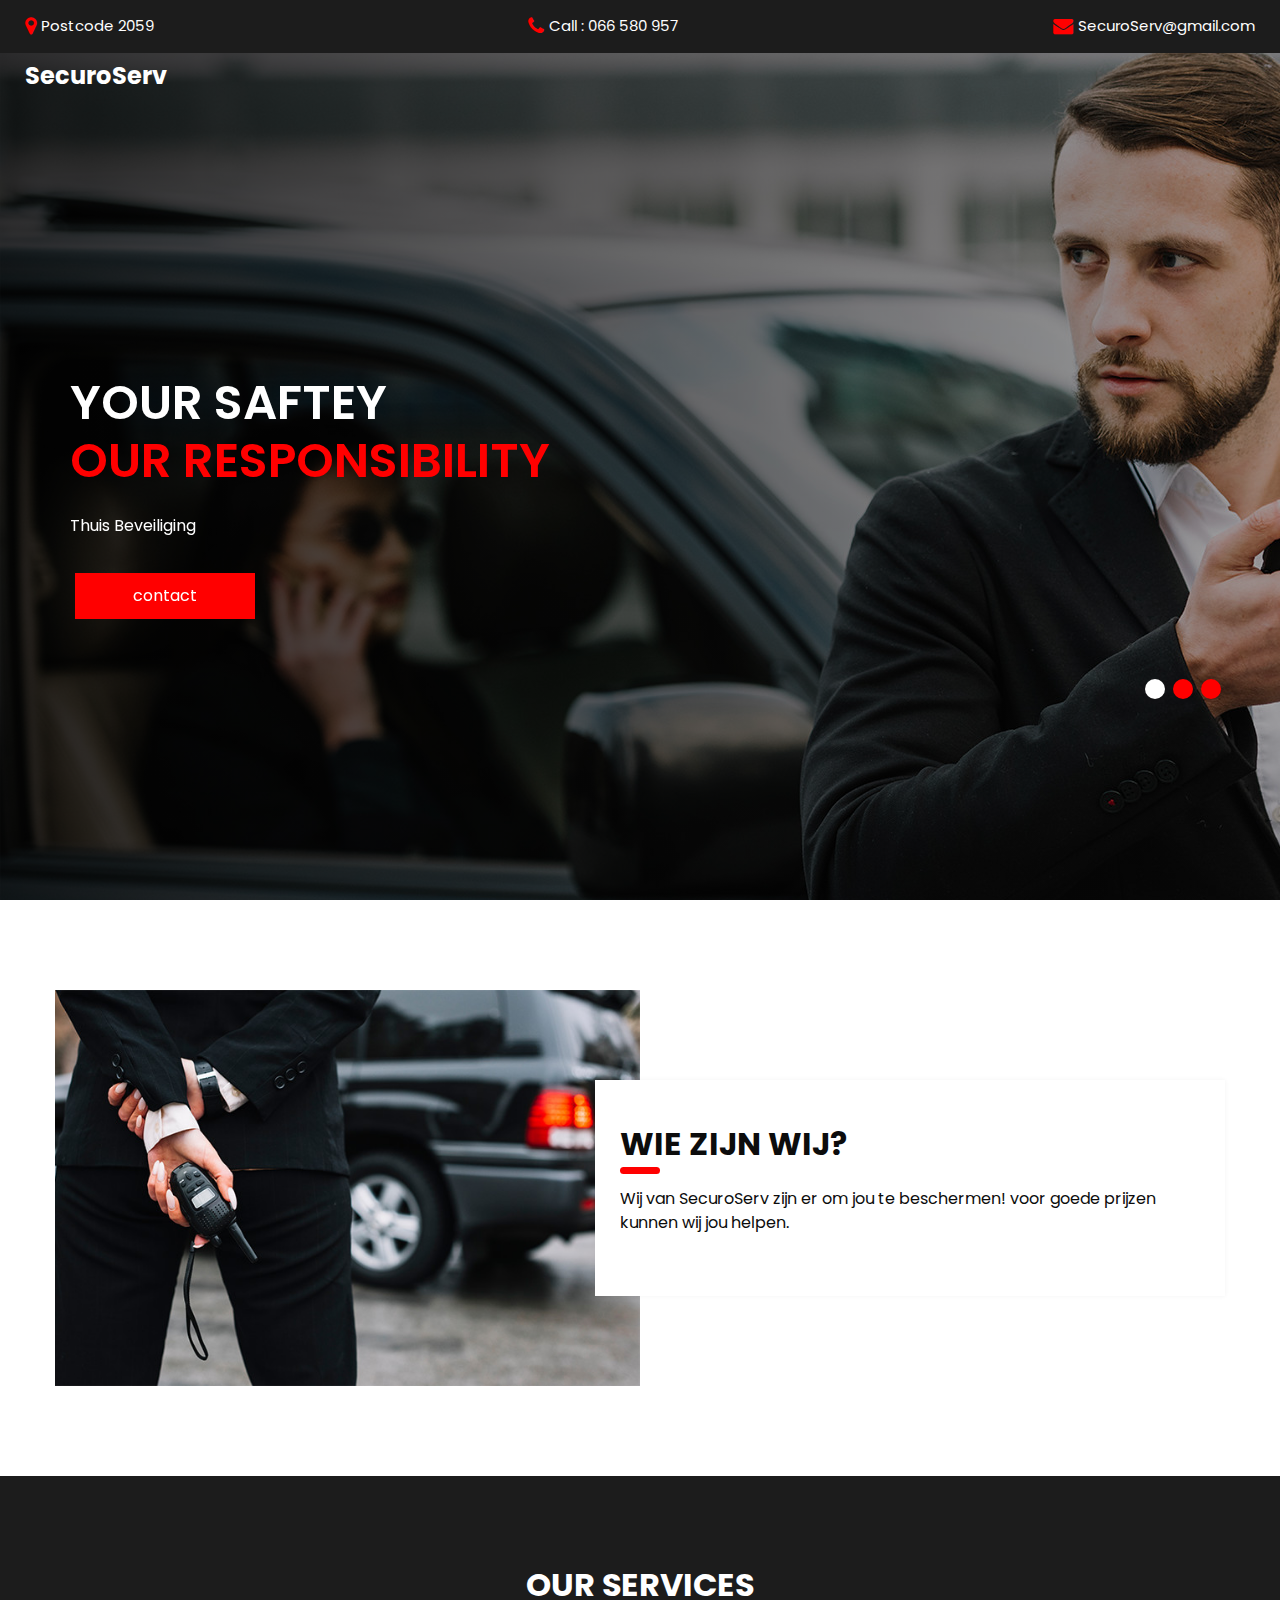
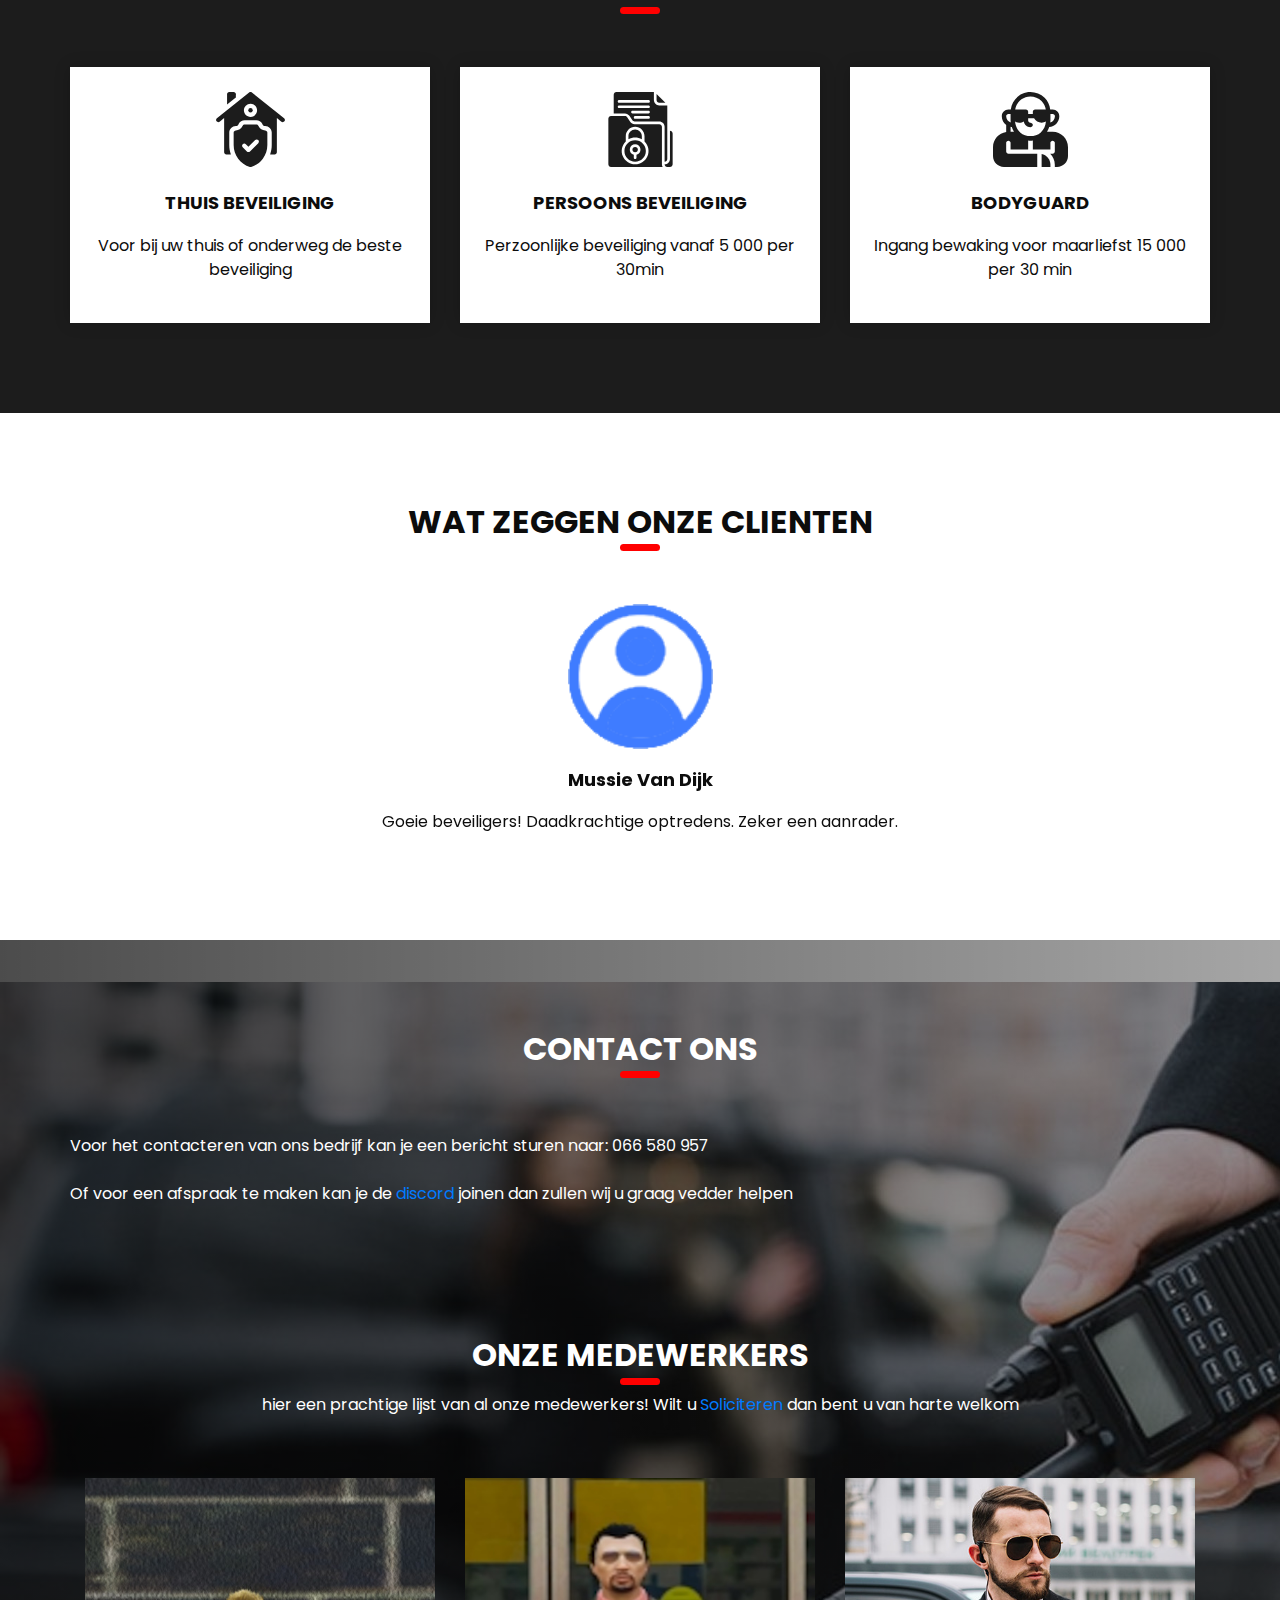
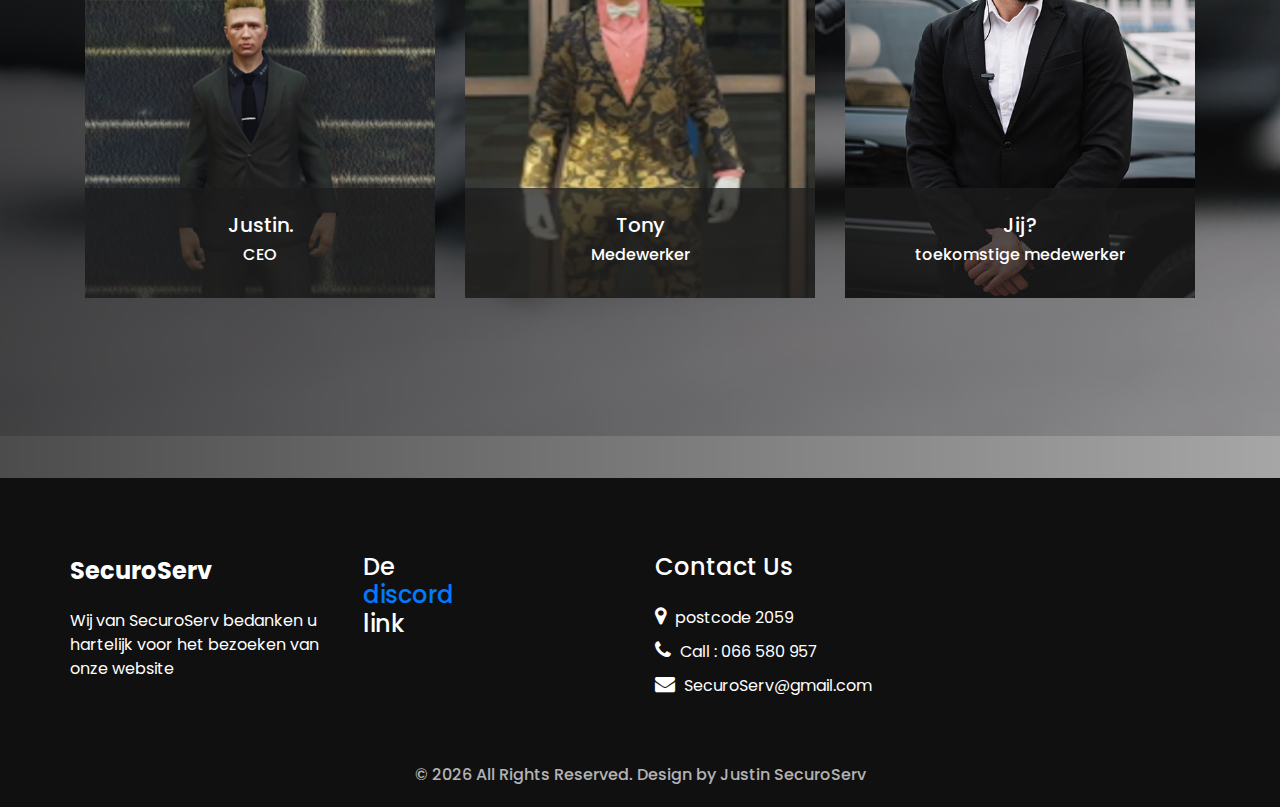
==== index.html @ 8c02662b "website geüpload" ====
<!DOCTYPE html>
<html>

<head>
  <!-- Basic -->
  <meta charset="utf-8" />
  <meta http-equiv="X-UA-Compatible" content="IE=edge" />
  <!-- Mobile Metas -->
  <meta name="viewport" content="width=device-width, initial-scale=1, shrink-to-fit=no" />
  <!-- Site Metas -->
  <meta name="keywords" content="" />
  <meta name="description" content="" />
  <meta name="author" content="" />
  <link rel="shortcut icon" href="images/favicon.png" type="image/x-icon">

  <title>SecuroServ</title>

  <!-- bootstrap core css -->
  <link rel="stylesheet" type="text/css" href="css/bootstrap.css" />

  <!-- fonts style -->
  <link href="https://fonts.googleapis.com/css?family=Open+Sans:400,700|Poppins:400,600,700&display=swap" rel="stylesheet" />

  <!-- Custom styles for this template -->
  <link href="css/style.css" rel="stylesheet" />
  <!-- responsive style -->
  <link href="css/responsive.css" rel="stylesheet" />
</head>

<body>
  <div class="hero_area">
    <!-- header section strats -->
    <div class="hero_bg_box">
      <div class="img-box">
        <img src="images/hero-bg.jpg" alt="">
      </div>
    </div>

    <header class="header_section">
      <div class="header_top">
        <div class="container-fluid">
          <div class="contact_link-container">
            <a href="" class="contact_link1">
              <i class="fa fa-map-marker" aria-hidden="true"></i>
              <span>
                Postcode 2059
              </span>
            </a>
            <a href="" class="contact_link2">
              <i class="fa fa-phone" aria-hidden="true"></i>
              <span>
                Call : 066 580 957
              </span>
            </a>
            <a href="" class="contact_link3">
              <i class="fa fa-envelope" aria-hidden="true"></i>
              <span>
                SecuroServ@gmail.com
              </span>
            </a>
          </div>
        </div>
      </div>
      <div class="header_bottom">
        <div class="container-fluid">
          <nav class="navbar navbar-expand-lg custom_nav-container">
            <a class="navbar-brand" href="index.html">
              <span>
                SecuroServ
              </span>
            </a>
            <button class="navbar-toggler" type="button" data-toggle="collapse" data-target="#navbarSupportedContent" aria-controls="navbarSupportedContent" aria-expanded="false" aria-label="Toggle navigation">
              <span class=""></span>
            </button>

            <div class="collapse navbar-collapse ml-auto" id="navbarSupportedContent">
              <ul class="navbar-nav  ">
                <li class="nav-item active">

                </li>
              </ul>
            </div>
          </nav>
        </div>
      </div>
    </header>
    <!-- end header section -->
    <!-- slider section -->
    <section class=" slider_section ">
      <div id="carouselExampleIndicators" class="carousel slide" data-ride="carousel">
        <div class="carousel-inner">
          <div class="carousel-item active">
            <div class="container">
              <div class="row">
                <div class="col-md-7">
                  <div class="detail-box">
                    <h1>
                      Your Saftey <br>
                      <span>
                        Our Responsibility
                      </span>
                    </h1>
                    <p>
                      Thuis Beveiliging
                    </p>
                    <div class="btn-box">
                      
                      <a href="https://discord.gg/sxyY9Q47FB" class="btn-2">contact</a>
                    </div>
                  </div>
                </div>
              </div>
            </div>
          </div>
          <div class="carousel-item ">
            <div class="container">
              <div class="row">
                <div class="col-md-7">
                  <div class="detail-box">
                    <h1>
                      Your Saftey <br>
                      <span>
                        Our Responsibility
                      </span>
                    </h1>
                    <p>
                      Persoons Beveiliging
                    </p>
                    <div class="btn-box">
               
                      <a href="https://discord.gg/sxyY9Q47FB" class="btn-2">contact</a>
                    </div>
                  </div>
                </div>
              </div>
            </div>
          </div>
          <div class="carousel-item ">
            <div class="container">
              <div class="row">
                <div class="col-md-7">
                  <div class="detail-box">
                    <h1>
                      Your Saftey <br>
                      <span>
                        Our Responsibility
                      </span>
                    </h1>
                    <p>
                      Bodyguard
                    </p>
                    <div class="btn-box">
                      
                      <a href="https://discord.gg/sxyY9Q47FB" class="btn-2">contact</a>
                    </div>
                  </div>
                </div>
              </div>
            </div>
          </div>
        </div>
        <div class="container idicator_container">
          <ol class="carousel-indicators">
            <li data-target="#carouselExampleIndicators" data-slide-to="0" class="active"></li>
            <li data-target="#carouselExampleIndicators" data-slide-to="1"></li>
            <li data-target="#carouselExampleIndicators" data-slide-to="2"></li>
          </ol>
        </div>
      </div>
    </section>
    <!-- end slider section -->
  </div>

  <!-- about section -->

  <section class="about_section layout_padding">
    <div class="container">
      <div class="row">
        <div class="col-md-6 px-0">
          <div class="img_container">
            <div class="img-box">
              <img src="images/about-img.jpg" alt="" />
            </div>
          </div>
        </div>
        <div class="col-md-6 px-0">
          <div class="detail-box">
            <div class="heading_container ">
              <h2>
                Wie zijn wij?
              </h2>
            </div>
            <p>
              Wij van SecuroServ zijn er om jou te beschermen! voor goede prijzen kunnen wij jou helpen.
            </p>

          </div>
        </div>
      </div>
    </div>
  </section>

  <!-- end about section -->

  <!-- service section -->

  <section class="service_section layout_padding">
    <div class="container">
      <div class="heading_container heading_center">
        <h2>
          Our services
        </h2>
      </div>
      <div class="row">
        <div class="col-md-4">
          <div class="box ">
            <div class="img-box">
              <svg enable-background="new 0 0 512 512" height="512" viewBox="0 0 512 512" width="512" xmlns="http://www.w3.org/2000/svg">
                <g>
                  <g>
                    <circle cx="256" cy="125" r="15" />
                    <path d="m356 262c-18.955 0-35.996-10.532-44.472-27.484l-2.111-4.223c-2.541-5.083-7.735-8.293-13.417-8.293h-80c-5.682 0-10.876 3.21-13.417 8.292l-2.111 4.222c-8.476 16.954-25.517 27.486-44.472 27.486-8.284 0-15 6.716-15 15v85.597c0 33.654 10.619 65.715 30.708 92.716 20.089 27 47.747 46.384 79.982 56.054 1.406.422 2.858.633 4.31.633s2.904-.211 4.31-.633c32.235-9.67 59.893-29.054 79.982-56.054 20.089-27.001 30.708-59.062 30.708-92.716v-85.597c0-8.284-6.716-15-15-15zm-46.967 87.322-56.568 56.568c-2.929 2.929-6.768 4.394-10.606 4.394s-7.678-1.464-10.606-4.394l-28.284-28.284c-5.858-5.858-5.858-15.355 0-21.213 5.857-5.858 15.355-5.858 21.213 0l17.678 17.677 45.962-45.961c5.857-5.858 15.355-5.858 21.213 0 5.856 5.858 5.856 15.355-.002 21.213z" />
                    <g>
                      <path d="m485.371 179.287-220-176c-5.479-4.383-13.263-4.383-18.741 0l-220 176c-6.469 5.175-7.518 14.614-2.342 21.083 5.175 6.468 14.614 7.517 21.083 2.342l30.629-24.503v232.791c0 8.284 6.716 15 15 15h31.119c-7.333-20.12-11.119-41.476-11.119-63.403v-85.597c0-24.813 20.187-45 45-45 7.632 0 14.226-4.075 17.639-10.901l2.112-4.224c7.67-15.342 23.093-24.875 40.249-24.875h80c17.156 0 32.579 9.533 40.25 24.878l2.111 4.223c3.412 6.824 10.007 10.899 17.639 10.899 24.813 0 45 20.187 45 45v85.597c0 21.927-3.786 43.283-11.119 63.403h31.119c8.284 0 15-6.716 15-15v-232.791l30.629 24.503c2.766 2.213 6.075 3.288 9.361 3.288 4.4 0 8.76-1.927 11.722-5.63 5.176-6.469 4.127-15.908-2.341-21.083zm-229.371-9.287c-24.813 0-45-20.187-45-45s20.187-45 45-45 45 20.187 45 45-20.187 45-45 45z" />
                    </g>
                  </g>
                  <g>
                    <path d="m156 15c0-8.284-6.716-15-15-15h-30c-8.284 0-15 6.716-15 15v70.372l60-48z" />
                  </g>
                </g>
              </svg>
            </div>
            <div class="detail-box">
              <h6>
                Thuis beveiliging
              </h6>
              <p>
                Voor bij uw thuis of onderweg de beste beveiliging
              </p>

            </div>
          </div>
        </div>
        <div class="col-md-4">
          <div class="box ">
            <div class="img-box">
              <svg version="1.1" xmlns="http://www.w3.org/2000/svg" xmlns:xlink="http://www.w3.org/1999/xlink" x="0px" y="0px" viewBox="0 0 512 512" style="enable-background:new 0 0 512 512;" xml:space="preserve">
                <g>
                  <g>
                    <g>
                      <circle cx="219.429" cy="393.143" r="18.286" />
                      <path d="M219.429,329.143c-40.396,0-73.143,32.747-73.143,73.143c0,40.396,32.747,73.143,73.143,73.143
          c40.396,0,73.143-32.747,73.143-73.143C292.525,361.909,259.805,329.189,219.429,329.143z M228.571,428.416V448
          c0,5.049-4.093,9.143-9.143,9.143c-5.049,0-9.143-4.093-9.143-9.143v-19.584c-17.831-4.604-29.458-21.749-27.137-40.018
          c2.32-18.269,17.864-31.963,36.28-31.963c18.416,0,33.959,13.694,36.28,31.963C258.029,406.667,246.403,423.812,228.571,428.416z
          " />
                      <path d="M402.286,274.286v-36.571c-0.01-10.095-8.191-18.276-18.286-18.286H215.772c-12.18-0.01-23.558-6.08-30.348-16.192
          l-20.321-30.487c-3.392-5.109-9.117-8.179-15.25-8.179H54.857c-10.095,0.01-18.276,8.191-18.286,18.286v310.857
          c0.01,10.095,8.191,18.276,18.286,18.286h352.516c-3.294-5.533-5.051-11.846-5.088-18.286V274.286z M304.069,436.92
          c-14.047,34.375-47.506,56.826-84.64,56.795c-37.135,0.031-70.593-22.419-84.64-56.795c-14.047-34.375-5.888-73.833,20.64-99.818
          v-35.388c0.04-35.33,28.67-63.96,64-64c35.33,0.039,63.961,28.67,64,64v35.388C309.957,363.087,318.116,402.545,304.069,436.92z" />
                      <path d="M384,73.143h41.929l-60.214-60.214v41.929C365.724,64.952,373.905,73.133,384,73.143z" />
                      <path d="M265.143,323.227v-21.513c-0.044-25.229-20.485-45.67-45.714-45.714c-25.235,0.03-45.685,20.479-45.714,45.714v21.513
          C201.959,306.734,236.898,306.734,265.143,323.227z" />
                      <path d="M420.571,256v219.429c10.095-0.01,18.276-8.191,18.286-18.286V91.429H384c-20.188-0.023-36.548-16.383-36.571-36.571V0
          h-256C81.334,0.01,73.153,8.191,73.143,18.286v128h76.71c12.247-0.005,23.684,6.122,30.464,16.321l20.295,30.446
          c3.395,5.048,9.077,8.08,15.161,8.089H384c20.188,0.023,36.548,16.383,36.571,36.571V256z M310.857,182.857h-91.429
          c-5.049,0-9.143-4.093-9.143-9.143s4.093-9.143,9.143-9.143h91.429c5.049,0,9.143,4.093,9.143,9.143
          S315.907,182.857,310.857,182.857z M310.857,146.286H201.143c-5.049,0-9.143-4.093-9.143-9.143c0-5.049,4.093-9.143,9.143-9.143
          h109.714c5.049,0,9.143,4.093,9.143,9.143C320,142.192,315.907,146.286,310.857,146.286z M310.857,109.714H109.714
          c-5.049,0-9.143-4.093-9.143-9.143c0-5.049,4.093-9.143,9.143-9.143h201.143c5.049,0,9.143,4.093,9.143,9.143
          C320,105.621,315.907,109.714,310.857,109.714z M310.857,73.143H109.714c-5.049,0-9.143-4.093-9.143-9.143
          s4.093-9.143,9.143-9.143h201.143c5.049,0,9.143,4.093,9.143,9.143S315.907,73.143,310.857,73.143z" />
                      <path d="M457.143,265.143v192c-0.023,20.188-16.383,36.548-36.571,36.571c0.01,10.095,8.191,18.276,18.286,18.286h18.286
          c10.095-0.01,18.276-8.191,18.286-18.286V283.429C475.419,273.334,467.238,265.153,457.143,265.143z" />
                    </g>
                  </g>
                </g>
                <g>
                </g>
                <g>
                </g>
                <g>
                </g>
                <g>
                </g>
                <g>
                </g>
                <g>
                </g>
                <g>
                </g>
                <g>
                </g>
                <g>
                </g>
                <g>
                </g>
                <g>
                </g>
                <g>
                </g>
                <g>
                </g>
                <g>
                </g>
                <g>
                </g>
              </svg>
            </div>
            <div class="detail-box">
              <h6>
                persoons beveiliging
              </h6>
              <p>
                Perzoonlijke beveiliging vanaf 5 000 per 30min
              </p>

            </div>
          </div>
        </div>
        <div class="col-md-4">
          <div class="box ">
            <div class="img-box">
              <svg version="1.1" xmlns="http://www.w3.org/2000/svg" xmlns:xlink="http://www.w3.org/1999/xlink" x="0px" y="0px" viewBox="0 0 512 512" style="enable-background:new 0 0 512 512;" xml:space="preserve">
                <g>
                  <g>
                    <path d="M332,423.518V512h60v-15C392,460.784,366.197,430.487,332,423.518z" />
                  </g>
                </g>
                <g>
                  <g>
                    <path d="M407,272h-38.298c6.211-9.549,11.184-21.85,14.971-32.595c38.58-3.058,69.119-35.067,69.119-74.405
                 c0-24.814-20.186-45-45-45h-17.263c-3.373-30.112-16.168-58.339-38.108-80.581C326.639,14.004,290.742,0,255,0
                 c-69.309,0-125.911,52.685-133.484,120H105c-24.814,0-45,20.186-45,45c0,24.476,11.836,46.095,30.066,59.685
                 C90.062,224.797,90,224.888,90,225v48.516C39.25,280.873,0,324.245,0,377v60c0,41.353,33.633,75,75,75h227v-90h-15H105
                 c-8.291,0-15-6.709-15-15v-60c0-8.291,6.709-15,15-15s15,6.709,15,15v45h120v-61.373c4.988,0.569,9.946,1.373,15,1.373
                 s12.012-0.804,17-1.373V392h15h30h75v-45c0-8.291,6.709-15,15-15c8.291,0,15,6.709,15,15v60c0,8.291-6.709,15-15,15h-16.75
                 c19.534,19.08,31.75,45.608,31.75,75v15h15c41.367,0,75-33.647,75-75v-60C512,319.109,464.891,272,407,272z M392,195v-45h15.791
                 c8.262,0,15,6.724,15,15c0,20.33-13.638,37.354-32.179,42.914C391.033,203.597,392,199.378,392,195z M255,30
                 c27.803,0,56.229,10.928,76.209,30.63c16.238,16.45,26.111,37.178,29.319,59.37H287c-8.291,0-15,6.709-15,15v15h-32v-15
                 c0-8.291-6.709-15-15-15h-73.484C158.873,69.25,202.244,30,255,30z M90,165c0-8.276,6.738-15,15-15h15v45
                 c0,4.292,0.956,8.425,1.362,12.66C103.239,201.843,90,185.03,90,165z M120,272v-34.219c2.75,0.564,5.449,1.283,8.298,1.542
                 c3.787,10.774,8.774,23.103,15,32.677H120z M326.316,275.706c-29.136,25.422-72.715,31.761-108.047,19.067
                 c-11.777-4.237-22.866-10.593-32.578-19.063c-20.881-18.376-33.043-46.22-34.929-73.644C159.448,206.968,169.332,210,180,210
                 c11.235,0,21.636-3.298,30.637-8.694C213.739,223.118,232.346,240,255,240c8.291,0,17-6.709,17-15s-8.709-15-17-15
                 c-8.262,0-15-6.724-15-15v-15h40.346c10.411,17.847,29.55,30,51.654,30c10.668,0,20.552-3.032,29.238-7.934
                 C359.352,229.501,347.186,257.357,326.316,275.706z" />
                  </g>
                </g>
                <g>
                </g>
                <g>
                </g>
                <g>
                </g>
                <g>
                </g>
                <g>
                </g>
                <g>
                </g>
                <g>
                </g>
                <g>
                </g>
                <g>
                </g>
                <g>
                </g>
                <g>
                </g>
                <g>
                </g>
                <g>
                </g>
                <g>
                </g>
                <g>
                </g>
              </svg>
            </div>
            <div class="detail-box">
              <h6>
                Bodyguard
              </h6>
              <p>
               Ingang bewaking voor maarliefst 15 000 per 30 min
              </p>

            </div>
          </div>
        </div>
      </div>
    </div>
  </section>

  <!-- end service section -->


  <!-- client section -->

  <section class="client_section layout_padding">
    <div class="container ">
      <div class="heading_container heading_center">
        <h2>
          Wat zeggen onze clienten
        </h2>
      </div>
      <div id="carouselExampleControls" class="carousel slide" data-ride="carousel">
        <div class="carousel-inner">
          <div class="carousel-item active">
            <div class="box">
              <div class="img-box">
                <img src="images/client.png" alt="">
              </div>
              <div class="detail-box">
                <h4>
                  Mussie Van Dijk
                </h4>
                <p>
                  Goeie beveiligers! Daadkrachtige optredens. Zeker een aanrader.
                </p>
              </div>
            </div>
          </div>

  </section>

  <!-- end client section -->

  <!-- contact section -->

  <section class="contact_section layout_padding">
    <div class="contact_bg_box">
      <div class="img-box">
        <img src="images/contact-bg.jpg" alt="">
      </div>
    </div>
    <div class="container">
      <div class="heading_container heading_center">
        <h2>
          Contact ons
        </h2>
      </div>
<p>
<br><br>Voor het contacteren van ons bedrijf kan je een bericht sturen naar: 066 580 957
<br><br>

Of voor een afspraak te maken kan je de
<a href="https://discord.gg/qaMm66xQVS">
  discord
</a>
joinen dan zullen wij u graag vedder helpen
<br><br>





</p>

  <!-- end contact section -->

  <!-- team section -->

  <section class="team_section layout_padding">
    <div class="container">
      <div class="heading_container heading_center">
        <h2>
          Onze medewerkers
        </h2>
        <p>
          hier een prachtige lijst van al onze medewerkers! Wilt u <a href="https://discord.gg/qaMm66xQVS">
            Soliciteren
          </a> dan bent u van harte welkom
        </p>
      </div>
      <div class="row">
        <div class="col-md-4 col-sm-6 mx-auto ">
          <div class="box">
            <div class="img-box">
              <img src="images/t1.jpg" alt="">
            </div>
            <div class="detail-box">
              <h5>
                Justin.
              </h5>
              <h6 class="">
                CEO
              </h6>
            </div>
          </div>
        </div>
        <div class="col-md-4 col-sm-6 mx-auto ">
          <div class="box">
            <div class="img-box">
              <img src="images/t2.jpg" alt="">
            </div>
            <div class="detail-box">
              <h5>
                Tony
              </h5>
              <h6 class="">
                Medewerker
              </h6>
            </div>
          </div>
        </div>
        <div class="col-md-4 col-sm-6 mx-auto ">
          <div class="box">
            <div class="img-box">
              <img src="images/t3.jpg" alt="">
            </div>
            <div class="detail-box">
              <h5>
                Jij?
              </h5>
              <h6 class="">
                toekomstige medewerker
              </h6>
            </div>
          </div>
        </div>
      </div>

      </div>
    </div>
  </section>

  <!-- end team section -->

  <!-- info section -->
  <section class="info_section ">
    <div class="container">
      <div class="row">
        <div class="col-md-3">
          <div class="info_logo">
            <a class="navbar-brand" href="index.html">
              <span>
                SecuroServ
              </span>
            </a>
            <p>
              Wij van SecuroServ bedanken u hartelijk voor het bezoeken van onze website
            </p>
          </div>
        </div>
        <div class="col-md-3">
          <div class="info_links">
            <h5>
              De             <div class="btn-box">
                <a href="">
                  discord
                </a>
              </div> link
            </h5>
            <ul>
              <li>
                <a href="">
                  
                </a>
              </li>
              <li>
                <a href="">
                 
                </a>
              </li>
              <li>
                <a href="">
                 
                </a>
              </li>
              <li>
                <a href="">
                  
                </a>
              </li>
            </ul>
          </div>
        </div>
        <div class="col-md-3">
          <div class="info_info">
            <h5>
              Contact Us
            </h5>
          </div>
          <div class="info_contact">
            <a href="" class="">
              <i class="fa fa-map-marker" aria-hidden="true"></i>
              <span>
                postcode 2059
              </span>
            </a>
            <a href="" class="">
              <i class="fa fa-phone" aria-hidden="true"></i>
              <span>
                Call : 066 580 957
              </span>
            </a>
            <a href="" class="">
              <i class="fa fa-envelope" aria-hidden="true"></i>
              <span>
                SecuroServ@gmail.com
              </span>
            </a>
          </div>
        </div>

            </div>
          </div>
        </div>
      </div>
    </div>
  </section>

  <!-- end info_section -->




  <!-- footer section -->
  <footer class="container-fluid footer_section">
    <p>
      &copy; <span id="currentYear"></span> All Rights Reserved. Design by
      <a href="https://html.design/">Justin SecuroServ</a>
    </p>
  </footer>
  <!-- footer section -->

  <script src="js/jquery-3.4.1.min.js"></script>
  <script src="js/bootstrap.js"></script>
  <script src="js/custom.js"></script>
</body>

</html>
---- css/style.css ----
@import url("font-awesome.min.css");
body {
  font-family: "Poppins", sans-serif;
  color: #0c0c0c;
  background-color: #ffffff;
}

.layout_padding {
  padding-top: 90px;
  padding-bottom: 90px;
}

.layout_padding2 {
  padding-top: 45px;
  padding-bottom: 45px;
}

.layout_padding2-top {
  padding-top: 45px;
}

.layout_padding2-bottom {
  padding-bottom: 45px;
}

.layout_padding-top {
  padding-top: 90px;
}

.layout_padding-bottom {
  padding-bottom: 90px;
}

.heading_container {
  display: -webkit-box;
  display: -ms-flexbox;
  display: flex;
  -webkit-box-orient: vertical;
  -webkit-box-direction: normal;
      -ms-flex-direction: column;
          flex-direction: column;
}

.heading_container h2 {
  position: relative;
  font-weight: bold;
  text-transform: uppercase;
  padding-bottom: 10px;
}

.heading_container h2::before {
  content: "";
  width: 40px;
  height: 7px;
  background-color: #ff0000;
  border-radius: 10px;
  position: absolute;
  bottom: 0;
  left: 0;
}

.heading_container.heading_center {
  -webkit-box-align: center;
      -ms-flex-align: center;
          align-items: center;
  text-align: center;
}

.heading_container.heading_center h2::before {
  left: 50%;
  -webkit-transform: translateX(-50%);
          transform: translateX(-50%);
}

/*header section*/
.hero_area {
  min-height: 100vh;
  display: -webkit-box;
  display: -ms-flexbox;
  display: flex;
  -webkit-box-orient: vertical;
  -webkit-box-direction: normal;
      -ms-flex-direction: column;
          flex-direction: column;
  position: relative;
}

.hero_bg_box {
  position: absolute;
  top: 0;
  left: 0;
  width: 100%;
  height: 100%;
  overflow: hidden;
  z-index: -1;
  display: -webkit-box;
  display: -ms-flexbox;
  display: flex;
  -webkit-box-pack: center;
      -ms-flex-pack: center;
          justify-content: center;
}

.hero_bg_box .img-box {
  width: 100%;
}

.hero_bg_box .img-box img {
  min-width: 100%;
  min-height: 100%;
}

.hero_bg_box::before {
  content: "";
  position: absolute;
  top: 0;
  left: 0;
  width: 100%;
  height: 100%;
  background: -webkit-gradient(linear, left top, right top, from(rgba(0, 0, 0, 0.8)), to(rgba(0, 0, 0, 0.35)));
  background: linear-gradient(to right, rgba(0, 0, 0, 0.8), rgba(0, 0, 0, 0.35));
}

.sub_page .hero_area {
  min-height: auto;
}

.sub_page .custom_nav-container.navbar-expand-lg .navbar-nav .nav-item .nav-link {
  padding-bottom: 21px;
}

.hero_area.sub_pages {
  height: auto;
}

.header_section {
  padding: 0;
}

.header_section .container-fluid {
  padding-right: 25px;
  padding-left: 25px;
}

.header_section .nav_container {
  margin: 0 auto;
}

.header_top {
  background-color: #1c1c1c;
  padding: 15px 0;
}

.header_top .contact_link-container {
  display: -webkit-box;
  display: -ms-flexbox;
  display: flex;
  -webkit-box-pack: justify;
      -ms-flex-pack: justify;
          justify-content: space-between;
}

.header_top .contact_link-container a {
  display: -webkit-box;
  display: -ms-flexbox;
  display: flex;
  -webkit-box-align: center;
      -ms-flex-align: center;
          align-items: center;
  color: #ffffff;
  font-size: 15px;
}

.header_top .contact_link-container a i {
  font-size: 20px;
  color: #ff0000;
  margin-right: 5px;
}

#navbarSupportedContent {
  -webkit-box-pack: justify;
      -ms-flex-pack: justify;
          justify-content: space-between;
}

.custom_nav-container {
  z-index: 99999;
  padding: 0;
}

.custom_nav-container .navbar-nav {
  margin-left: auto;
}

.custom_nav-container .navbar-nav .nav-item .nav-link {
  padding: 0;
  padding: 35px 15px 10px 15px;
  color: #ffffff;
  text-align: center;
  text-transform: uppercase;
  -webkit-transition: all .2s;
  transition: all .2s;
}

.custom_nav-container .navbar-nav .nav-item:hover .nav-link, .custom_nav-container .navbar-nav .nav-item.active .nav-link {
  background-color: #1c1c1c;
}

a,
a:hover,
a:focus {
  text-decoration: none;
}

a:hover,
a:focus {
  color: initial;
}

.btn,
.btn:focus {
  outline: none !important;
  -webkit-box-shadow: none;
          box-shadow: none;
}

.navbar-brand {
  display: -webkit-box;
  display: -ms-flexbox;
  display: flex;
  -webkit-box-orient: vertical;
  -webkit-box-direction: normal;
      -ms-flex-direction: column;
          flex-direction: column;
  -webkit-box-align: center;
      -ms-flex-align: center;
          align-items: center;
}

.navbar-brand span {
  font-weight: bold;
  color: #ffffff;
  font-size: 24px;
}

.custom_nav-container .navbar-toggler {
  outline: none;
}

.custom_nav-container .navbar-toggler {
  padding: 0;
  width: 37px;
  height: 42px;
  -webkit-transition: all 0.3s;
  transition: all 0.3s;
}

.custom_nav-container .navbar-toggler span {
  display: block;
  width: 32px;
  height: 4px;
  background-color: #ffffff;
  border-radius: 15px;
  margin: 7px 0;
  -webkit-transition: all 0.3s;
  transition: all 0.3s;
  position: relative;
  transition: all 0.3s;
}

.custom_nav-container .navbar-toggler span::before, .custom_nav-container .navbar-toggler span::after {
  content: "";
  position: absolute;
  left: 0;
  height: 100%;
  width: 100%;
  background-color: #ffffff;
  border-radius: 15px;
  top: -10px;
  -webkit-transition: all 0.3s;
  transition: all 0.3s;
}

.custom_nav-container .navbar-toggler span::after {
  top: 10px;
}

.custom_nav-container .navbar-toggler[aria-expanded="true"] {
  -webkit-transform: rotate(360deg);
          transform: rotate(360deg);
}

.custom_nav-container .navbar-toggler[aria-expanded="true"] span {
  -webkit-transform: rotate(45deg);
          transform: rotate(45deg);
}

.custom_nav-container .navbar-toggler[aria-expanded="true"] span::before, .custom_nav-container .navbar-toggler[aria-expanded="true"] span::after {
  -webkit-transform: rotate(90deg);
          transform: rotate(90deg);
  top: 0;
}

/*end header section*/
/* slider section */
.slider_section {
  -webkit-box-flex: 1;
      -ms-flex: 1;
          flex: 1;
  display: -webkit-box;
  display: -ms-flexbox;
  display: flex;
  -webkit-box-orient: vertical;
  -webkit-box-direction: normal;
      -ms-flex-direction: column;
          flex-direction: column;
  -webkit-box-pack: center;
      -ms-flex-pack: center;
          justify-content: center;
  color: #ffffff;
}

.slider_section .row {
  -webkit-box-align: center;
      -ms-flex-align: center;
          align-items: center;
}

.slider_section .detail-box {
  width: 100%;
  margin: 0 auto;
}

.slider_section .detail-box h1 {
  text-transform: uppercase;
  font-size: 3rem;
  color: #ffffff;
  font-weight: 600;
}

.slider_section .detail-box h1 span {
  color: #ff0000;
}

.slider_section .detail-box p {
  margin-top: 25px;
}

.slider_section .detail-box .btn-box {
  display: -webkit-box;
  display: -ms-flexbox;
  display: flex;
  margin-top: 30px;
}

.slider_section .detail-box .btn-box a {
  width: 180px;
  text-align: center;
  margin: 5px;
}

.slider_section .detail-box .btn-box .btn-1 {
  display: inline-block;
  padding: 10px 35px;
  background-color: #ffffff;
  color: #000000;
  -webkit-transition: all 0.3s;
  transition: all 0.3s;
  border: 1px solid transparent;
}

.slider_section .detail-box .btn-box .btn-1:hover {
  background-color: transparent;
  border-color: #ffffff;
  color: #ffffff;
}

.slider_section .detail-box .btn-box .btn-2 {
  display: inline-block;
  padding: 10px 35px;
  background-color: #ff0000;
  color: #ffffff;
  -webkit-transition: all 0.3s;
  transition: all 0.3s;
  border: 1px solid transparent;
}

.slider_section .detail-box .btn-box .btn-2:hover {
  background-color: transparent;
  border-color: #ff0000;
  color: #ff0000;
}

.slider_section .img-box {
  display: -webkit-box;
  display: -ms-flexbox;
  display: flex;
}

.slider_section .img-box img {
  width: 100%;
}

.slider_section .idicator_container {
  position: relative;
}

.slider_section ol.carousel-indicators {
  margin: 0;
  bottom: -75px;
  -webkit-box-pack: end;
      -ms-flex-pack: end;
          justify-content: flex-end;
}

.slider_section ol.carousel-indicators li {
  width: 20px;
  height: 20px;
  border-radius: 100%;
  text-align: center;
  background-color: #ff0000;
  opacity: 1;
  border: none;
  margin: 0 4px;
}

.slider_section ol.carousel-indicators li.active {
  background-color: #ffffff;
}

.about_section .row {
  -webkit-box-align: center;
      -ms-flex-align: center;
          align-items: center;
}

.about_section .img_container .img-box img {
  width: 100%;
}

.about_section .detail-box {
  background-color: #ffffff;
  padding: 45px 25px;
  -webkit-box-shadow: 0 0 5px 0 rgba(0, 0, 0, 0.05);
          box-shadow: 0 0 5px 0 rgba(0, 0, 0, 0.05);
  position: relative;
  margin-left: -45px;
}

.about_section .detail-box p {
  margin-top: 5px;
}

.about_section .detail-box a {
  display: inline-block;
  padding: 10px 35px;
  background-color: #f1db25;
  color: #ffffff;
  -webkit-transition: all 0.3s;
  transition: all 0.3s;
  border: 1px solid transparent;
  text-transform: uppercase;
}

.about_section .detail-box a:hover {
  background-color: transparent;
  border-color: #f1db25;
  color: #f1db25;
}

.service_section {
  background-color: #1c1c1c;
}

.service_section .heading_container {
  color: #ffffff;
}

.service_section .box {
  background-color: #ffffff;
  padding: 25px 15px;
  text-align: center;
  -webkit-box-shadow: 0 0 15px 0 rgba(0, 0, 0, 0.2);
          box-shadow: 0 0 15px 0 rgba(0, 0, 0, 0.2);
  margin-top: 45px;
}

.service_section .box .img-box svg {
  width: 75px;
  height: auto;
  fill: #1c1c1c;
}

.service_section .box .detail-box {
  margin-top: 25px;
}

.service_section .box .detail-box h6 {
  font-size: 18px;
  font-weight: bold;
  text-transform: uppercase;
  margin-bottom: 20px;
}

.service_section .box .detail-box a {
  display: inline-block;
  padding: 8px 35px;
  background-color: #f1db25;
  color: #ffffff;
  -webkit-transition: all 0.3s;
  transition: all 0.3s;
  border: 1px solid transparent;
  margin-top: 10px;
}

.service_section .box .detail-box a:hover {
  background-color: transparent;
  border-color: #f1db25;
  color: #f1db25;
}

.client_section {
  text-align: center;
}

.client_section #carouselExampleControls {
  padding: 0 10%;
}

.client_section .box {
  display: -webkit-box;
  display: -ms-flexbox;
  display: flex;
  -webkit-box-orient: vertical;
  -webkit-box-direction: normal;
      -ms-flex-direction: column;
          flex-direction: column;
  -webkit-box-align: center;
      -ms-flex-align: center;
          align-items: center;
  margin-top: 45px;
}

.client_section .box .img-box {
  width: 145px;
}

.client_section .box .img-box img {
  width: 100%;
}

.client_section .box .detail-box {
  display: -webkit-box;
  display: -ms-flexbox;
  display: flex;
  -webkit-box-orient: vertical;
  -webkit-box-direction: normal;
      -ms-flex-direction: column;
          flex-direction: column;
  -webkit-box-align: center;
      -ms-flex-align: center;
          align-items: center;
  margin-top: 20px;
}

.client_section .box .detail-box h4 {
  font-weight: bold;
  font-size: 18px;
  padding: 0 10px;
  border-bottom: 1px solid #ffffff;
}

.client_section .box .detail-box p {
  margin-top: 10px;
}

.client_section .carousel_btn-box {
  display: -webkit-box;
  display: -ms-flexbox;
  display: flex;
  -webkit-box-pack: center;
      -ms-flex-pack: center;
          justify-content: center;
}

.client_section .carousel-control-prev,
.client_section .carousel-control-next {
  position: absolute;
  top: 50%;
  width: 45px;
  height: 45px;
  border: none;
  opacity: 1;
  background-color: #1c1c1c;
  color: #ffffff;
  border-radius: 100%;
  -webkit-transform: translateY(-50%);
          transform: translateY(-50%);
  font-size: 18px;
}

.client_section .carousel-control-prev:hover,
.client_section .carousel-control-next:hover {
  background-color: #f1db25;
}

.client_section .carousel-control-prev {
  left: 0;
}

.client_section .carousel-control-next {
  left: initial;
  right: 0;
}

/* contact section */
.contact_section {
  position: relative;
  color: #ffffff;
}

.contact_section .row {
  -webkit-box-align: center;
      -ms-flex-align: center;
          align-items: center;
}

.contact_section .contact_form-container {
  margin-top: 35px;
}

.contact_section .contact_form-container input {
  border: none;
  outline: none;
  color: #000000;
  height: 45px;
  width: 100%;
  margin: 15px 0;
  padding-left: 15px;
  background-color: #ffffff;
}

.contact_section .contact_form-container input::-webkit-input-placeholder {
  color: #000000;
  text-transform: uppercase;
}

.contact_section .contact_form-container input:-ms-input-placeholder {
  color: #000000;
  text-transform: uppercase;
}

.contact_section .contact_form-container input::-ms-input-placeholder {
  color: #000000;
  text-transform: uppercase;
}

.contact_section .contact_form-container input::placeholder {
  color: #000000;
  text-transform: uppercase;
}

.contact_section .contact_form-container input.message_input {
  height: 120px;
}

.contact_section .contact_form-container .btn-box {
  display: -webkit-box;
  display: -ms-flexbox;
  display: flex;
  -webkit-box-pack: center;
      -ms-flex-pack: center;
          justify-content: center;
  margin-top: 25px;
}

.contact_section .contact_form-container button {
  display: inline-block;
  padding: 10px 60px;
  background-color: #f1db25;
  color: #ffffff;
  -webkit-transition: all 0.3s;
  transition: all 0.3s;
  border: 1px solid transparent;
  text-transform: uppercase;
  font-weight: bold;
}

.contact_section .contact_form-container button:hover {
  background-color: transparent;
  border-color: #f1db25;
  color: #f1db25;
}

.contact_bg_box {
  position: absolute;
  top: 0;
  left: 0;
  width: 100%;
  height: 100%;
  overflow: hidden;
  z-index: -1;
  display: -webkit-box;
  display: -ms-flexbox;
  display: flex;
  -webkit-box-pack: center;
      -ms-flex-pack: center;
          justify-content: center;
  -webkit-box-align: center;
      -ms-flex-align: center;
          align-items: center;
}

.contact_bg_box .img-box {
  width: 100%;
}

.contact_bg_box .img-box img {
  min-width: 100%;
  min-height: 100%;
}

.contact_bg_box::before {
  content: "";
  position: absolute;
  top: 0;
  left: 0;
  width: 100%;
  height: 100%;
  background: -webkit-gradient(linear, left top, right top, from(rgba(0, 0, 0, 0.7)), to(rgba(0, 0, 0, 0.35)));
  background: linear-gradient(to right, rgba(0, 0, 0, 0.7), rgba(0, 0, 0, 0.35));
}

/* end contact section */
.team_section .box {
  display: -webkit-box;
  display: -ms-flexbox;
  display: flex;
  -webkit-box-orient: vertical;
  -webkit-box-direction: normal;
      -ms-flex-direction: column;
          flex-direction: column;
  overflow: hidden;
  margin-top: 45px;
  position: relative;
}

.team_section .box .img-box {
  width: 100%;
}

.team_section .box .img-box img {
  width: 100%;
}

.team_section .box .detail-box {
  position: absolute;
  width: 100%;
  color: #ffffff;
  padding: 25px 15px;
  text-align: center;
  bottom: 0;
  background-color: rgba(28, 28, 28, 0.75);
}

.team_section .btn-box {
  display: -webkit-box;
  display: -ms-flexbox;
  display: flex;
  -webkit-box-pack: center;
      -ms-flex-pack: center;
          justify-content: center;
  margin-top: 45px;
}

.team_section .btn-box a {
  display: inline-block;
  padding: 10px 45px;
  background-color: #f1db25;
  color: #ffffff;
  -webkit-transition: all 0.3s;
  transition: all 0.3s;
  border: 1px solid transparent;
}

.team_section .btn-box a:hover {
  background-color: transparent;
  border-color: #f1db25;
  color: #f1db25;
}

.info_section {
  background-color: #101010;
  color: #ffffff;
  padding: 75px 0 10px 0;
}

.info_section .row > div {
  margin-bottom: 25px;
}

.info_section h5 {
  margin-bottom: 25px;
  font-size: 24px;
}

.info_section .info_logo {
  display: -webkit-box;
  display: -ms-flexbox;
  display: flex;
  -webkit-box-orient: vertical;
  -webkit-box-direction: normal;
      -ms-flex-direction: column;
          flex-direction: column;
  -webkit-box-align: start;
      -ms-flex-align: start;
          align-items: flex-start;
}

.info_section .info_logo .navbar-brand {
  padding: 0;
  margin-bottom: 20px;
}

.info_section .info_logo .navbar-brand span {
  font-size: 24px;
  color: #ffffff;
}

.info_section .info_links ul {
  padding: 0;
}

.info_section .info_links ul li {
  list-style-type: none;
}

.info_section .info_links ul li a {
  color: #ffffff;
}

.info_section .info_contact {
  display: -webkit-box;
  display: -ms-flexbox;
  display: flex;
  -webkit-box-orient: vertical;
  -webkit-box-direction: normal;
      -ms-flex-direction: column;
          flex-direction: column;
}

.info_section .info_contact a {
  color: #ffffff;
  margin-bottom: 10px;
}

.info_section .info_contact a i {
  font-size: 20px;
  margin-right: 5px;
}

.info_section .info_form form input {
  outline: none;
  border: none;
  width: 100%;
  padding: 7px 10px;
  border-radius: 30px;
}

.info_section .info_form form button {
  padding: 8px 35px;
  outline: none;
  border: none;
  color: #ffffff;
  background: #f1db25;
  border-radius: 30px;
  margin-top: 15px;
  text-transform: uppercase;
}

.info_section .info_form .social_box {
  margin-top: 25px;
  width: 100%;
  display: -webkit-box;
  display: -ms-flexbox;
  display: flex;
}

.info_section .info_form .social_box a {
  margin-right: 10px;
  color: #ffffff;
  font-size: 20px;
}

/* footer section*/
.footer_section {
  font-weight: 500;
  display: -webkit-box;
  display: -ms-flexbox;
  display: flex;
  -webkit-box-pack: center;
      -ms-flex-pack: center;
          justify-content: center;
  padding: 20px;
  background-color: #101010;
}

.footer_section p {
  color: rgba(254, 254, 255, 0.7);
  margin: 0;
  text-align: center;
}

.footer_section a {
  color: rgba(254, 254, 255, 0.7);
}

/* end footer section*/
/*# sourceMappingURL=style.css.map */
---- css/responsive.css ----
@media (max-width: 1120px) {}

@media (max-width: 992px) {
  .hero_area {
    min-height: auto;
  }

  .navbar-nav {
    align-items: center;
  }

  .custom_nav-container .navbar-toggler {
    margin-bottom: 15px;
  }

  .custom_nav-container.navbar-expand-lg .navbar-nav .nav-item .nav-link {
    padding: 10px 25px;
    margin: 5px 0;
  }

  .custom_nav-container.navbar-expand-lg .form-inline {
    justify-content: center;
  }

  .custom_nav-container.navbar-expand-lg {
    padding-top: 10px;
    align-items: center;
  }

  .slider_section {
    padding: 45px 0 150px 0;
  }

  .sub_page .custom_nav-container.navbar-expand-lg .navbar-nav .nav-item .nav-link {
    padding-bottom: 15px;
  }
}

@media (max-width: 768px) {
  .slider_section ol.carousel-indicators {
    justify-content: center;
  }

  .slider_section {
    text-align: center;
  }

  .slider_section .img-box {
    margin-top: 35px;
  }

  .slider_section .detail-box .btn-box {
    justify-content: center;
    flex-wrap: wrap;
  }

  .about_section .heading_container {
    margin-bottom: 0;
  }

  .about_section .row {
    flex-direction: column-reverse;
  }

  .about_section .detail-box {
    margin-left: 0;
    width: 100%;
    box-shadow: 0 0 5px 0 rgba(0, 0, 0, 0.15);
  }

  .service_section .service_container {
    flex-wrap: wrap;
  }

  .client_section .carousel_btn-box {
    margin-top: 25px;
  }

  .client_section .carousel-control-prev,
  .client_section .carousel-control-next {
    position: unset;
    transform: none;
    margin: 0 2.5px;
  }

  .info_section .row .col-md-3 {

    display: flex;
    flex-direction: column;
    align-items: center;
    text-align: center;

  }

  .info_section .info_logo {
    align-items: center;
  }

  .info_section .info_form .social_box {
    justify-content: center;
  }

  .info_section .info_form .social_box a {
    margin: 0 5px;
  }
}

@media (max-width: 576px) {
  .header_top a span {
    display: none;
  }

  .slider_section .detail-box h1 {
    font-size: 2.5rem;
    line-height: 55px;
  }
}

@media (max-width: 480px) {}

@media (max-width: 420px) {}

@media (max-width: 376px) {}

@media (min-width: 1200px) {
  .container {
    max-width: 1170px;
  }
}
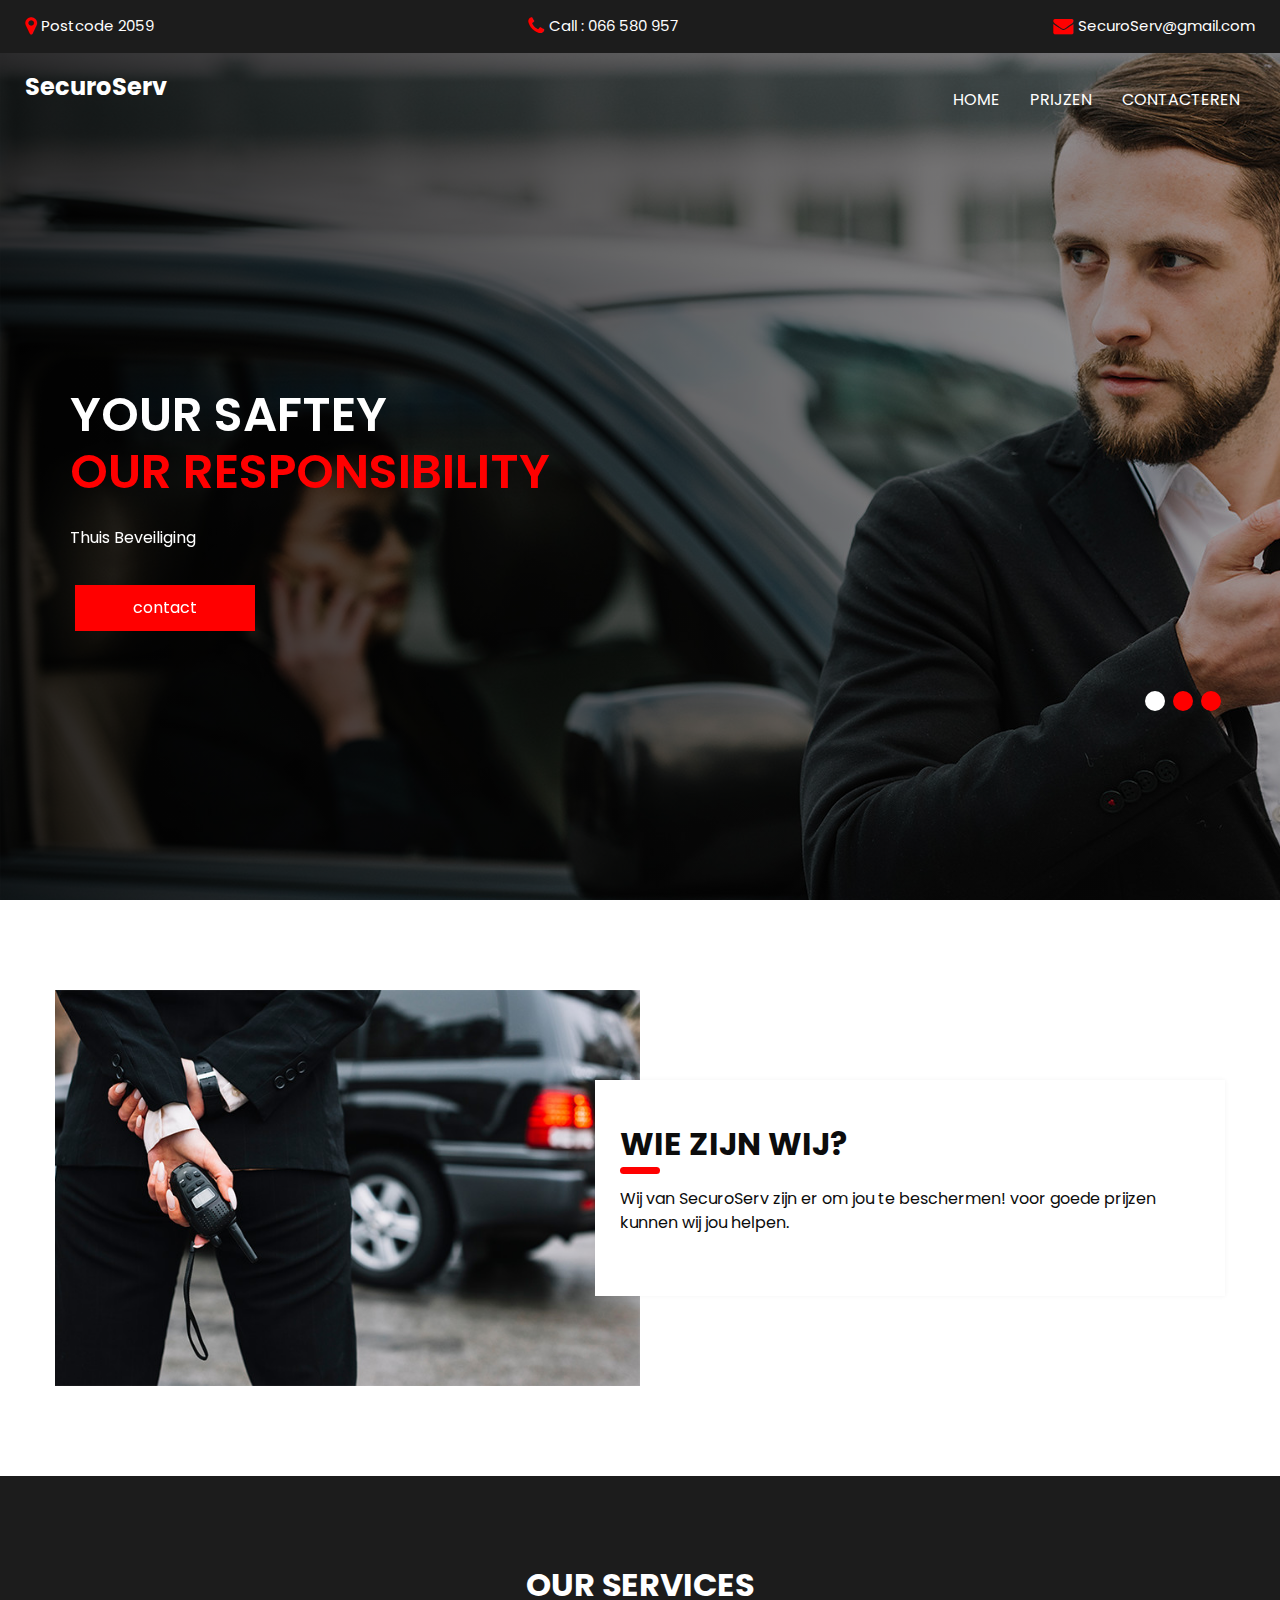
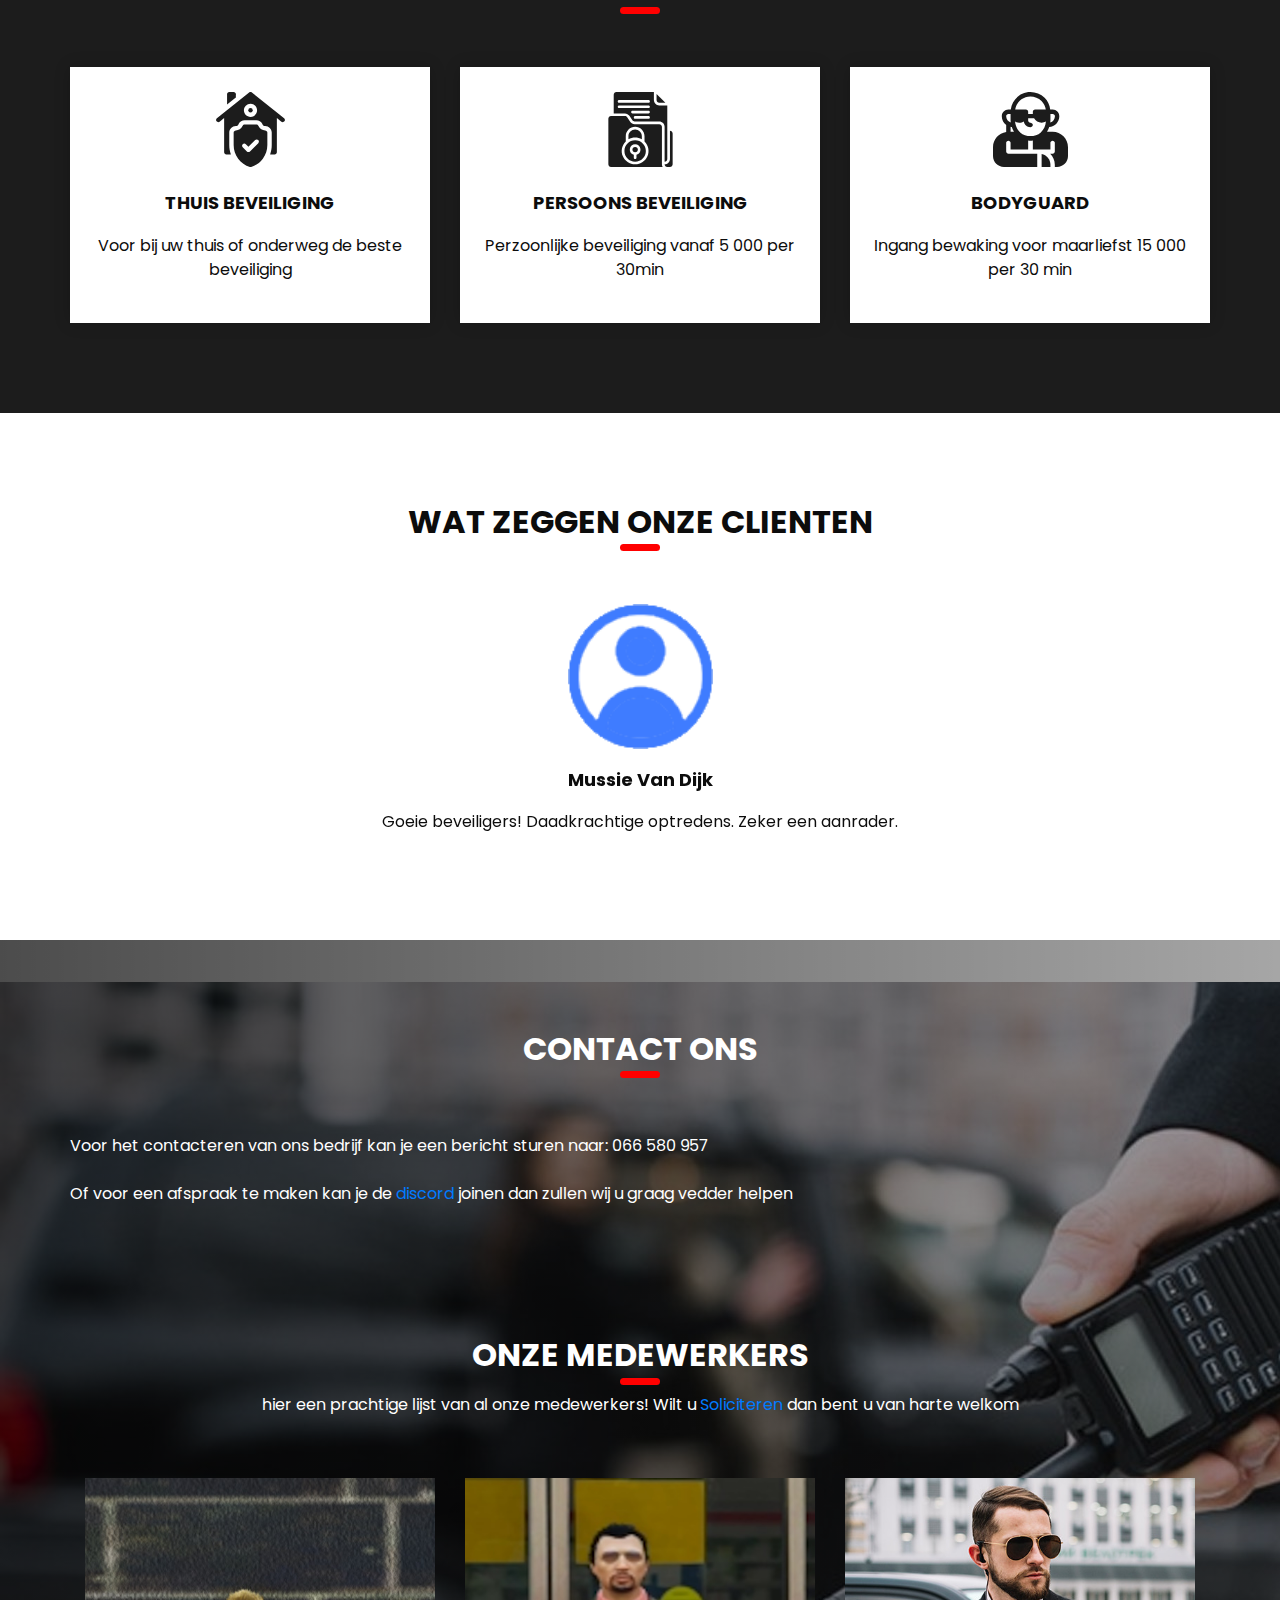
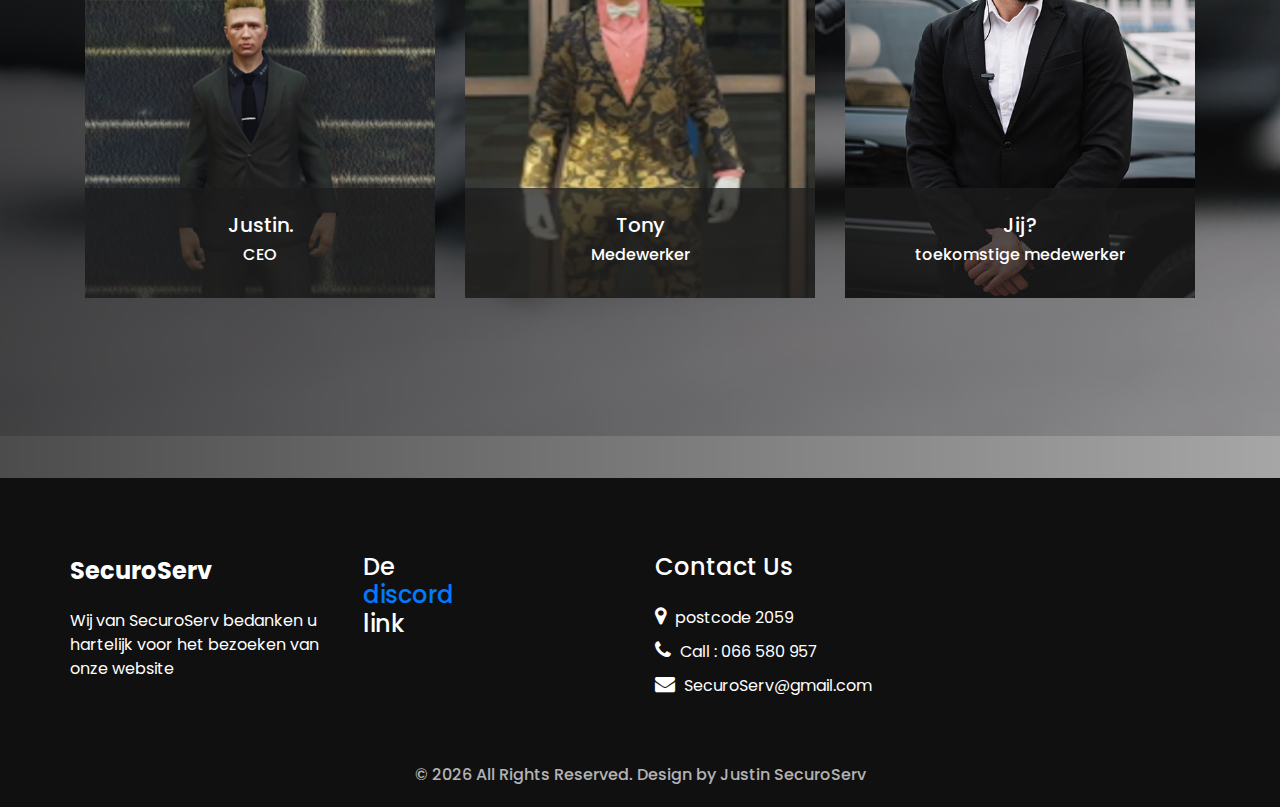
==== commit 514a7aaf: "Add files via upload" ====
--- a/index.html
+++ b/index.html
@@ -72,6 +72,25 @@
             <button class="navbar-toggler" type="button" data-toggle="collapse" data-target="#navbarSupportedContent" aria-controls="navbarSupportedContent" aria-expanded="false" aria-label="Toggle navigation">
               <span class=""></span>
             </button>
+
+
+
+
+            <div class="collapse navbar-collapse ml-auto" id="navbarSupportedContent">
+              <ul class="navbar-nav  ">
+                <li class="nav-item ">
+                  <a class="nav-link" href="index.html">Home <span class="sr-only">(current)</span></a>
+                </li>
+                <li class="nav-item">
+                  <a class="nav-link" href="about.html"> Prijzen</a>
+                </li>
+                <li class="nav-item">
+                  <a class="nav-link" href="contact.html"> Contacteren </a>
+                </li>
+
+
+ 
+                  
 
             <div class="collapse navbar-collapse ml-auto" id="navbarSupportedContent">
               <ul class="navbar-nav  ">
@@ -550,7 +569,7 @@
           <div class="info_links">
             <h5>
               De             <div class="btn-box">
-                <a href="">
+                <a href="https://discord.gg/f6XVvn5Xce">
                   discord
                 </a>
               </div> link
